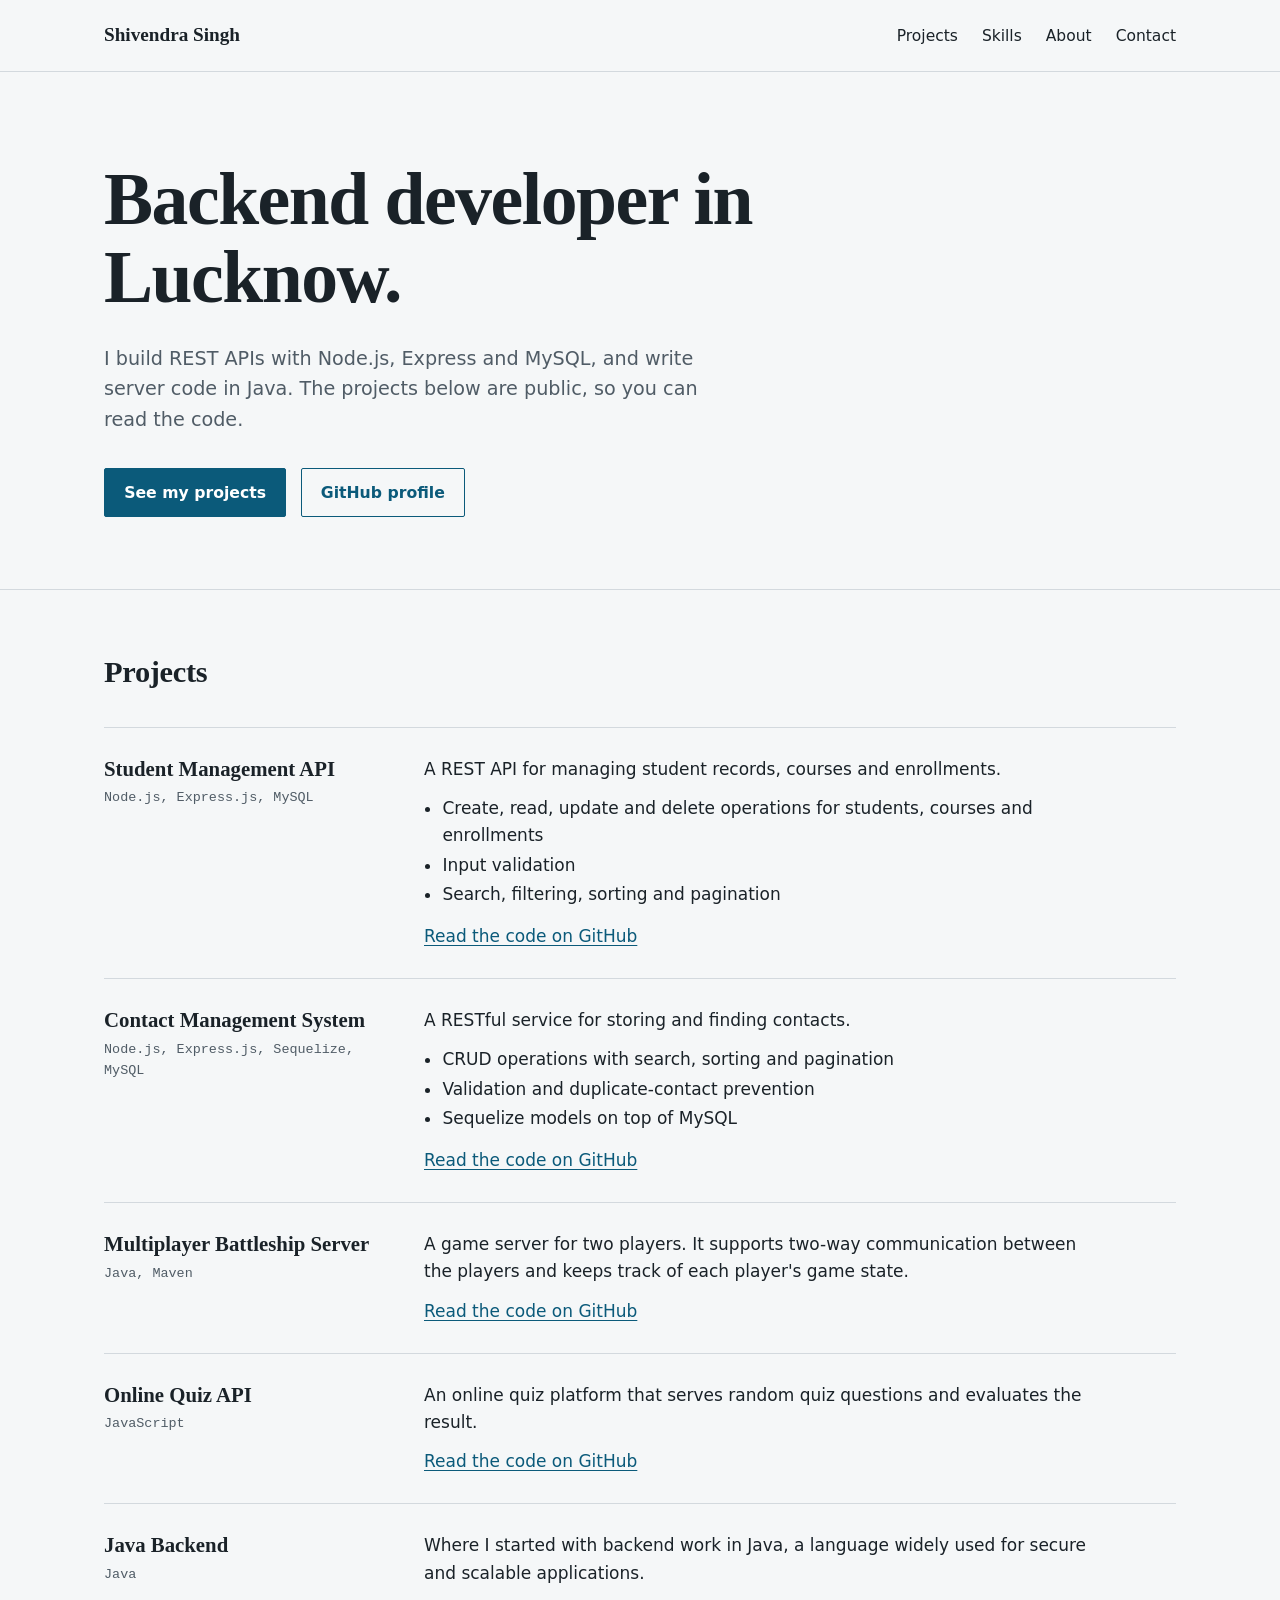
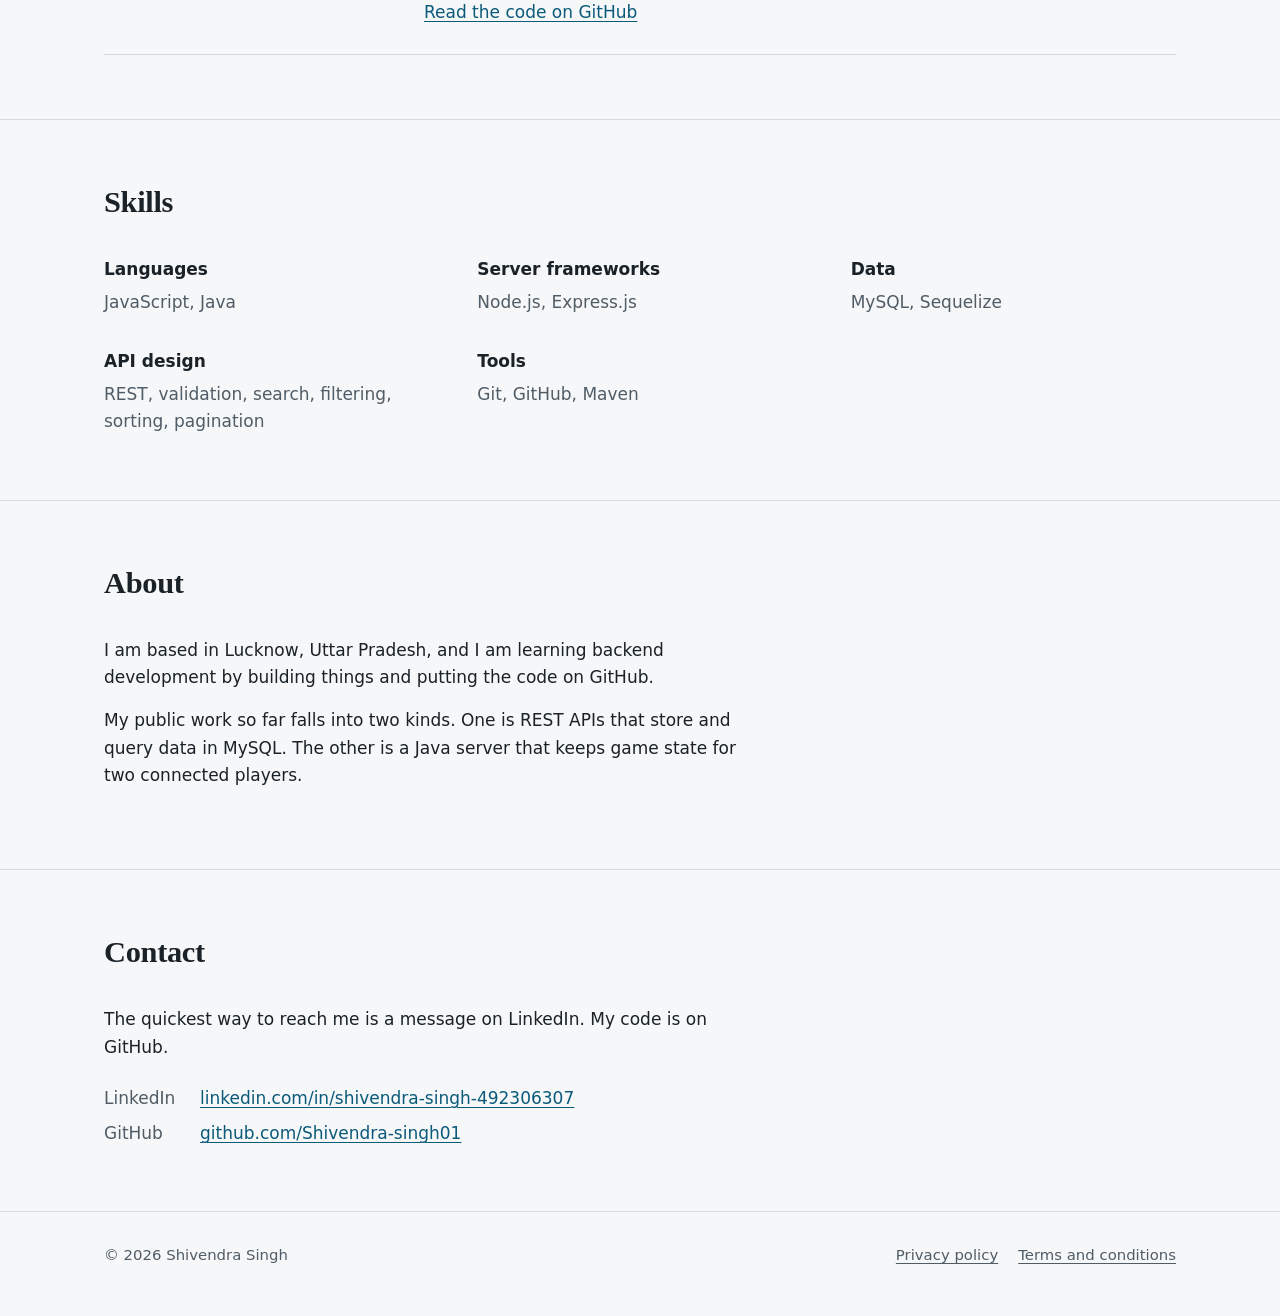
==== index.html @ f9ceafd5 "Deploy personal portfolio" ====
<!DOCTYPE html>
<html lang="en">
<head>
<meta charset="utf-8">
<meta name="viewport" content="width=device-width, initial-scale=1">
<title>Shivendra Singh, Backend Developer in Lucknow</title>
<meta name="description" content="Backend developer in Lucknow building REST APIs with Node.js, Express and MySQL, and servers in Java.">
<meta name="color-scheme" content="light dark">
<link rel="icon" href="favicon.svg" type="image/svg+xml">
<link rel="icon" href="favicon.ico" sizes="32x32">
<link rel="apple-touch-icon" href="apple-touch-icon.png">
<link rel="stylesheet" href="style.css">
</head>
<body>
<a class="skip" href="#main">Skip to content</a>
<header class="site"><div class="wrap">
<a class="brand" href="index.html">Shivendra Singh</a>
<nav aria-label="Main"><ul>
<li><a href="index.html#projects">Projects</a></li>
<li><a href="index.html#skills">Skills</a></li>
<li><a href="index.html#about">About</a></li>
<li><a href="index.html#contact">Contact</a></li>
</ul></nav></div></header>
<main id="main">
<div class="hero"><div class="wrap">
<h1>Backend developer in Lucknow.</h1>
<p>I build REST APIs with Node.js, Express and MySQL, and write server code in Java. The projects below are public, so you can read the code.</p>
<div class="actions">
<a class="btn primary" href="#projects">See my projects</a>
<a class="btn secondary" href="https://github.com/Shivendra-singh01">GitHub profile</a>
</div></div></div>

<section id="projects"><div class="wrap">
<h2>Projects</h2>
<article class="row">
<div><h3>Student Management API</h3><p class="stack">Node.js, Express.js, MySQL</p></div>
<div><p>A REST API for managing student records, courses and enrollments.</p><ul><li>Create, read, update and delete operations for students, courses and enrollments</li><li>Input validation</li><li>Search, filtering, sorting and pagination</li></ul><a href="https://github.com/Shivendra-singh01/Student-management-api">Read the code on GitHub<span style="position:absolute;left:-999px"> for Student Management API</span></a></div>
</article>
<article class="row">
<div><h3>Contact Management System</h3><p class="stack">Node.js, Express.js, Sequelize, MySQL</p></div>
<div><p>A RESTful service for storing and finding contacts.</p><ul><li>CRUD operations with search, sorting and pagination</li><li>Validation and duplicate-contact prevention</li><li>Sequelize models on top of MySQL</li></ul><a href="https://github.com/Shivendra-singh01/Contact-management-system">Read the code on GitHub<span style="position:absolute;left:-999px"> for Contact Management System</span></a></div>
</article>
<article class="row">
<div><h3>Multiplayer Battleship Server</h3><p class="stack">Java, Maven</p></div>
<div><p>A game server for two players. It supports two-way communication between the players and keeps track of each player's game state.</p><a href="https://github.com/Shivendra-singh01/Multiplayer-battleship-server">Read the code on GitHub<span style="position:absolute;left:-999px"> for Multiplayer Battleship Server</span></a></div>
</article>
<article class="row">
<div><h3>Online Quiz API</h3><p class="stack">JavaScript</p></div>
<div><p>An online quiz platform that serves random quiz questions and evaluates the result.</p><a href="https://github.com/Shivendra-singh01/Online-quiz-api">Read the code on GitHub<span style="position:absolute;left:-999px"> for Online Quiz API</span></a></div>
</article>
<article class="row">
<div><h3>Java Backend</h3><p class="stack">Java</p></div>
<div><p>Where I started with backend work in Java, a language widely used for secure and scalable applications.</p><a href="https://github.com/Shivendra-singh01/Java_backend">Read the code on GitHub<span style="position:absolute;left:-999px"> for Java Backend</span></a></div>
</article>
</div></section>

<section id="skills"><div class="wrap">
<h2>Skills</h2>
<dl class="skills">
<div><dt>Languages</dt><dd>JavaScript, Java</dd></div>
<div><dt>Server frameworks</dt><dd>Node.js, Express.js</dd></div>
<div><dt>Data</dt><dd>MySQL, Sequelize</dd></div>
<div><dt>API design</dt><dd>REST, validation, search, filtering, sorting, pagination</dd></div>
<div><dt>Tools</dt><dd>Git, GitHub, Maven</dd></div>
</dl></div></section>

<section id="about"><div class="wrap">
<h2>About</h2>
<div class="prose">
<p>I am based in Lucknow, Uttar Pradesh, and I am learning backend development by building things and putting the code on GitHub.</p>
<p>My public work so far falls into two kinds. One is REST APIs that store and query data in MySQL. The other is a Java server that keeps game state for two connected players.</p>
</div></div></section>

<section id="contact"><div class="wrap">
<h2>Contact</h2>
<div class="prose"><p>The quickest way to reach me is a message on LinkedIn. My code is on GitHub.</p></div>
<ul class="contact-list">
<li><span>LinkedIn</span><a href="https://www.linkedin.com/in/shivendra-singh-492306307/">linkedin.com/in/shivendra-singh-492306307</a></li>
<li><span>GitHub</span><a href="https://github.com/Shivendra-singh01">github.com/Shivendra-singh01</a></li>
</ul></div></section>
</main>
<footer class="site"><div class="wrap">
<span>&copy; 2026 Shivendra Singh</span>
<ul>
<li><a href="privacy.html">Privacy policy</a></li>
<li><a href="terms.html">Terms and conditions</a></li>
</ul></div></footer>
</body>
</html>
---- style.css ----
:root{
  --bg:#F5F7F8; --ink:#1A2228; --muted:#505C66; --rule:#D3D9DE; --accent:#0B5A7A; --accent-ink:#FFFFFF; --code:#E9EEF1;
  --serif:"Iowan Old Style","Palatino Linotype",Palatino,"Book Antiqua",Georgia,serif;
  --sans:system-ui,-apple-system,"Segoe UI",Roboto,"Helvetica Neue",Arial,sans-serif;
  --mono:ui-monospace,SFMono-Regular,Menlo,Consolas,monospace;
}
@media (prefers-color-scheme:dark){
  :root:not([data-theme="light"]){--bg:#12171B;--ink:#E6EAED;--muted:#9BA7B0;--rule:#2A343B;--accent:#7CC0DE;--accent-ink:#0C1317;--code:#1B2329}
}
:root[data-theme="dark"]{--bg:#12171B;--ink:#E6EAED;--muted:#9BA7B0;--rule:#2A343B;--accent:#7CC0DE;--accent-ink:#0C1317;--code:#1B2329}
*{box-sizing:border-box}
html{scroll-behavior:smooth;-webkit-text-size-adjust:100%}
@media (prefers-reduced-motion:reduce){html{scroll-behavior:auto}}
body{margin:0;background:var(--bg);color:var(--ink);font-family:var(--sans);font-size:1.0625rem;line-height:1.6}
a{color:var(--accent);text-decoration-thickness:1px;text-underline-offset:3px}
a:hover{text-decoration-thickness:2px}
:focus-visible{outline:3px solid var(--accent);outline-offset:3px}
.skip{position:absolute;left:-999px;top:0;background:var(--ink);color:var(--bg);padding:.6rem 1rem;z-index:10}
.skip:focus{left:0}
.wrap{max-width:70rem;margin:0 auto;padding:0 1.5rem}
header.site{border-bottom:1px solid var(--rule)}
header.site .wrap{display:flex;justify-content:space-between;align-items:baseline;gap:1.5rem;padding-top:1.25rem;padding-bottom:1.25rem;flex-wrap:wrap}
.brand{font-family:var(--serif);font-size:1.2rem;font-weight:700;color:var(--ink);text-decoration:none}
nav ul{display:flex;gap:1.5rem;list-style:none;margin:0;padding:0;flex-wrap:wrap}
nav a{color:var(--ink);text-decoration:none;font-size:.97rem}
nav a:hover{text-decoration:underline;text-underline-offset:5px}
.hero{padding:5.5rem 0 4.5rem;border-bottom:1px solid var(--rule)}
.hero h1{font-family:var(--serif);font-weight:700;font-size:clamp(2.4rem,6.2vw,4.6rem);line-height:1.06;letter-spacing:-.02em;margin:0 0 1.75rem;max-width:18ch}
.hero p{max-width:40rem;font-size:1.2rem;color:var(--muted);margin:0 0 2rem}
.actions{display:flex;gap:.9rem;flex-wrap:wrap}
.btn{display:inline-block;padding:.7rem 1.2rem;border:1px solid var(--accent);border-radius:2px;text-decoration:none;font-weight:600;font-size:.98rem}
.btn.primary{background:var(--accent);color:var(--accent-ink)}
.btn.primary:hover{filter:brightness(1.1)}
.btn.secondary{color:var(--accent);background:transparent}
.btn.secondary:hover{background:var(--code)}
section{padding:4rem 0;border-bottom:1px solid var(--rule)}
section>.wrap>h2{font-family:var(--serif);font-size:1.9rem;line-height:1.2;margin:0 0 2.25rem;letter-spacing:-.01em}
.row{display:grid;grid-template-columns:minmax(0,17rem) minmax(0,1fr);gap:1rem 3rem;padding:1.75rem 0;border-top:1px solid var(--rule)}
.row:last-child{border-bottom:1px solid var(--rule)}
.row h3{font-family:var(--serif);font-size:1.3rem;margin:0 0 .35rem;line-height:1.25}
.row .stack{font-family:var(--mono);font-size:.84rem;color:var(--muted);margin:0}
.row p{margin:0 0 .75rem;max-width:42rem}
.row ul{margin:0 0 .9rem;padding-left:1.15rem;max-width:42rem}
.row li{margin:.15rem 0}
.skills{display:grid;grid-template-columns:repeat(auto-fit,minmax(15rem,1fr));gap:2rem 3rem;margin:0}
.skills dt{font-weight:700;margin-bottom:.35rem}
.skills dd{margin:0;color:var(--muted)}
.prose{max-width:41rem}
.prose p{margin:0 0 1rem}
.contact-list{list-style:none;padding:0;margin:1.5rem 0 0;display:grid;gap:.5rem}
.contact-list span{display:inline-block;min-width:6rem;color:var(--muted)}
footer.site{padding:2rem 0 3rem;color:var(--muted);font-size:.93rem}
footer.site .wrap{display:flex;justify-content:space-between;gap:1rem;flex-wrap:wrap}
footer.site a{color:var(--muted)}
footer.site ul{display:flex;gap:1.25rem;list-style:none;margin:0;padding:0}
/* policy pages */
.doc{padding:4rem 0 5rem}
.doc h1{font-family:var(--serif);font-size:clamp(2rem,4.5vw,3rem);line-height:1.1;margin:0 0 .5rem;letter-spacing:-.015em}
.doc .meta{color:var(--muted);margin:0 0 2.5rem}
.doc h2{font-family:var(--serif);font-size:1.35rem;margin:2.25rem 0 .5rem}
.doc p,.doc li{max-width:42rem}
.doc ul{padding-left:1.2rem}
@media (max-width:760px){
  .row{grid-template-columns:1fr;gap:.5rem}
  .hero{padding:3.5rem 0 3rem}
  section{padding:3rem 0}
}
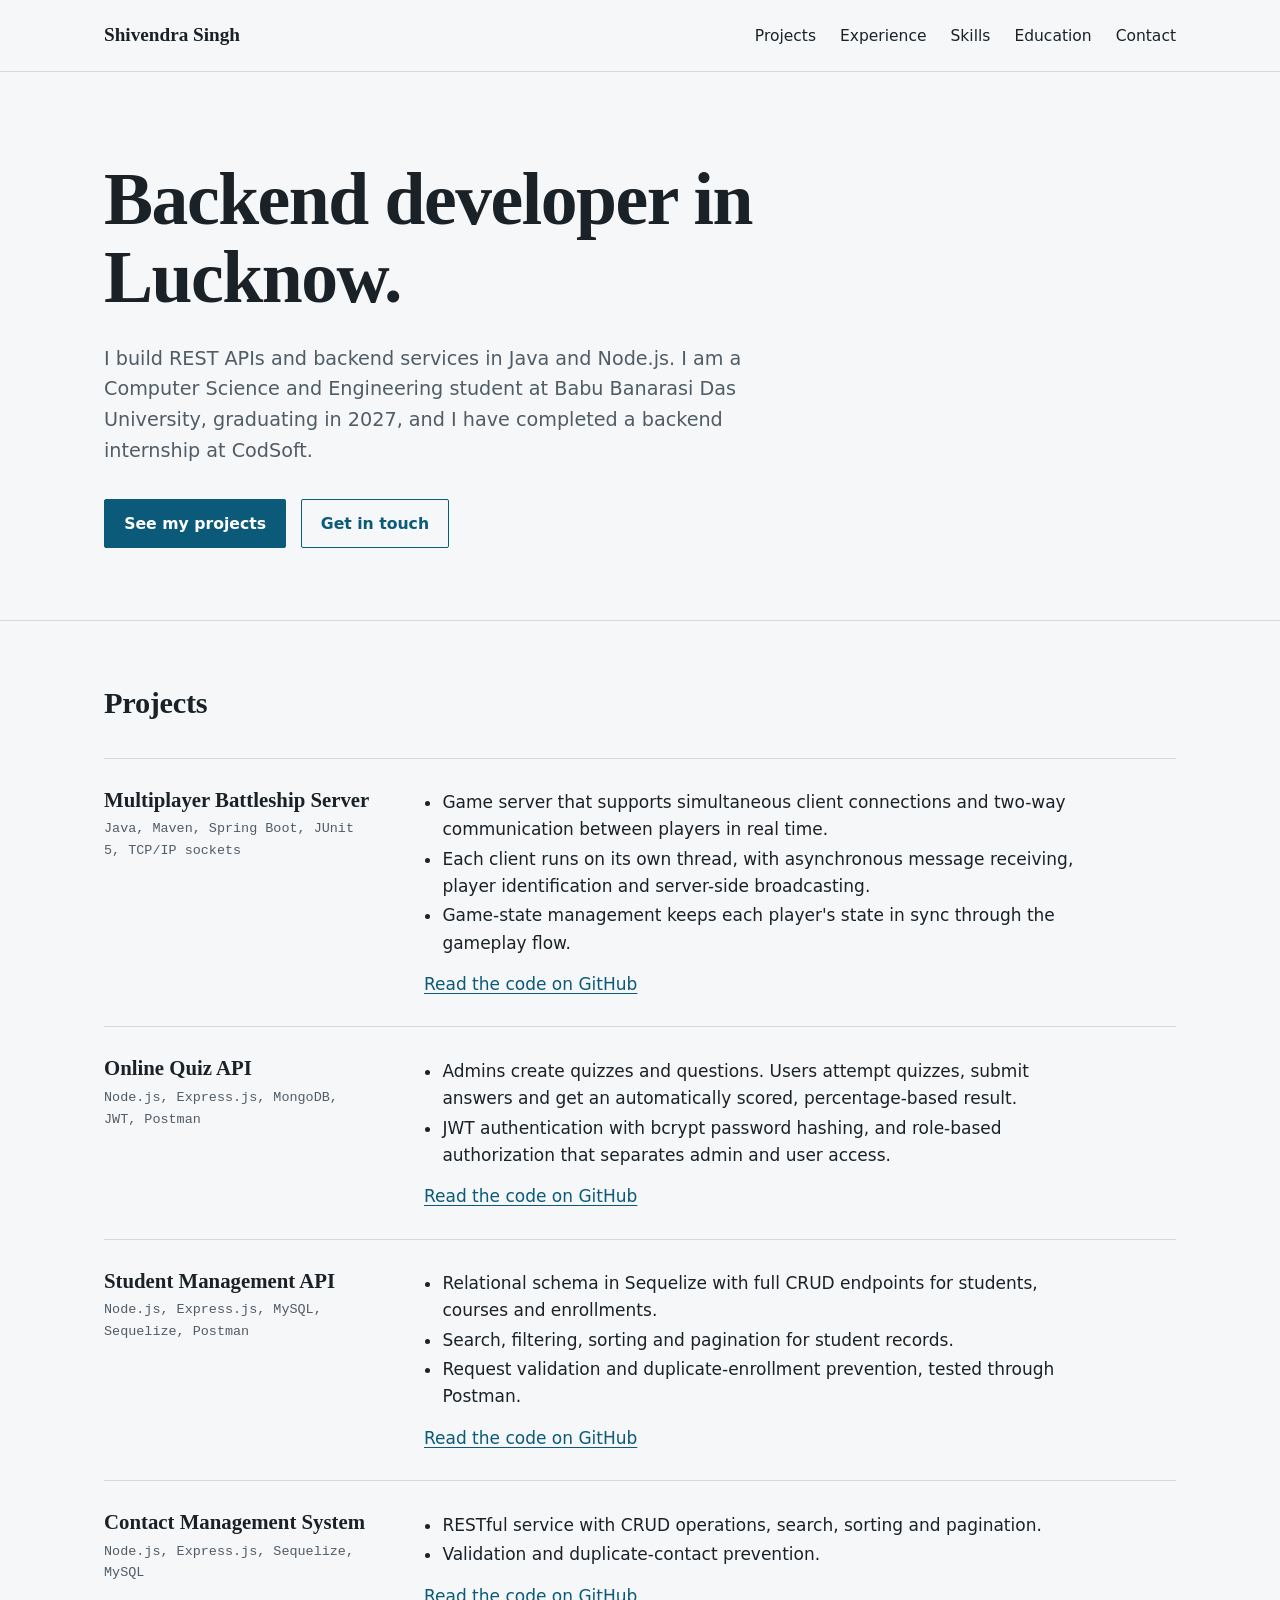
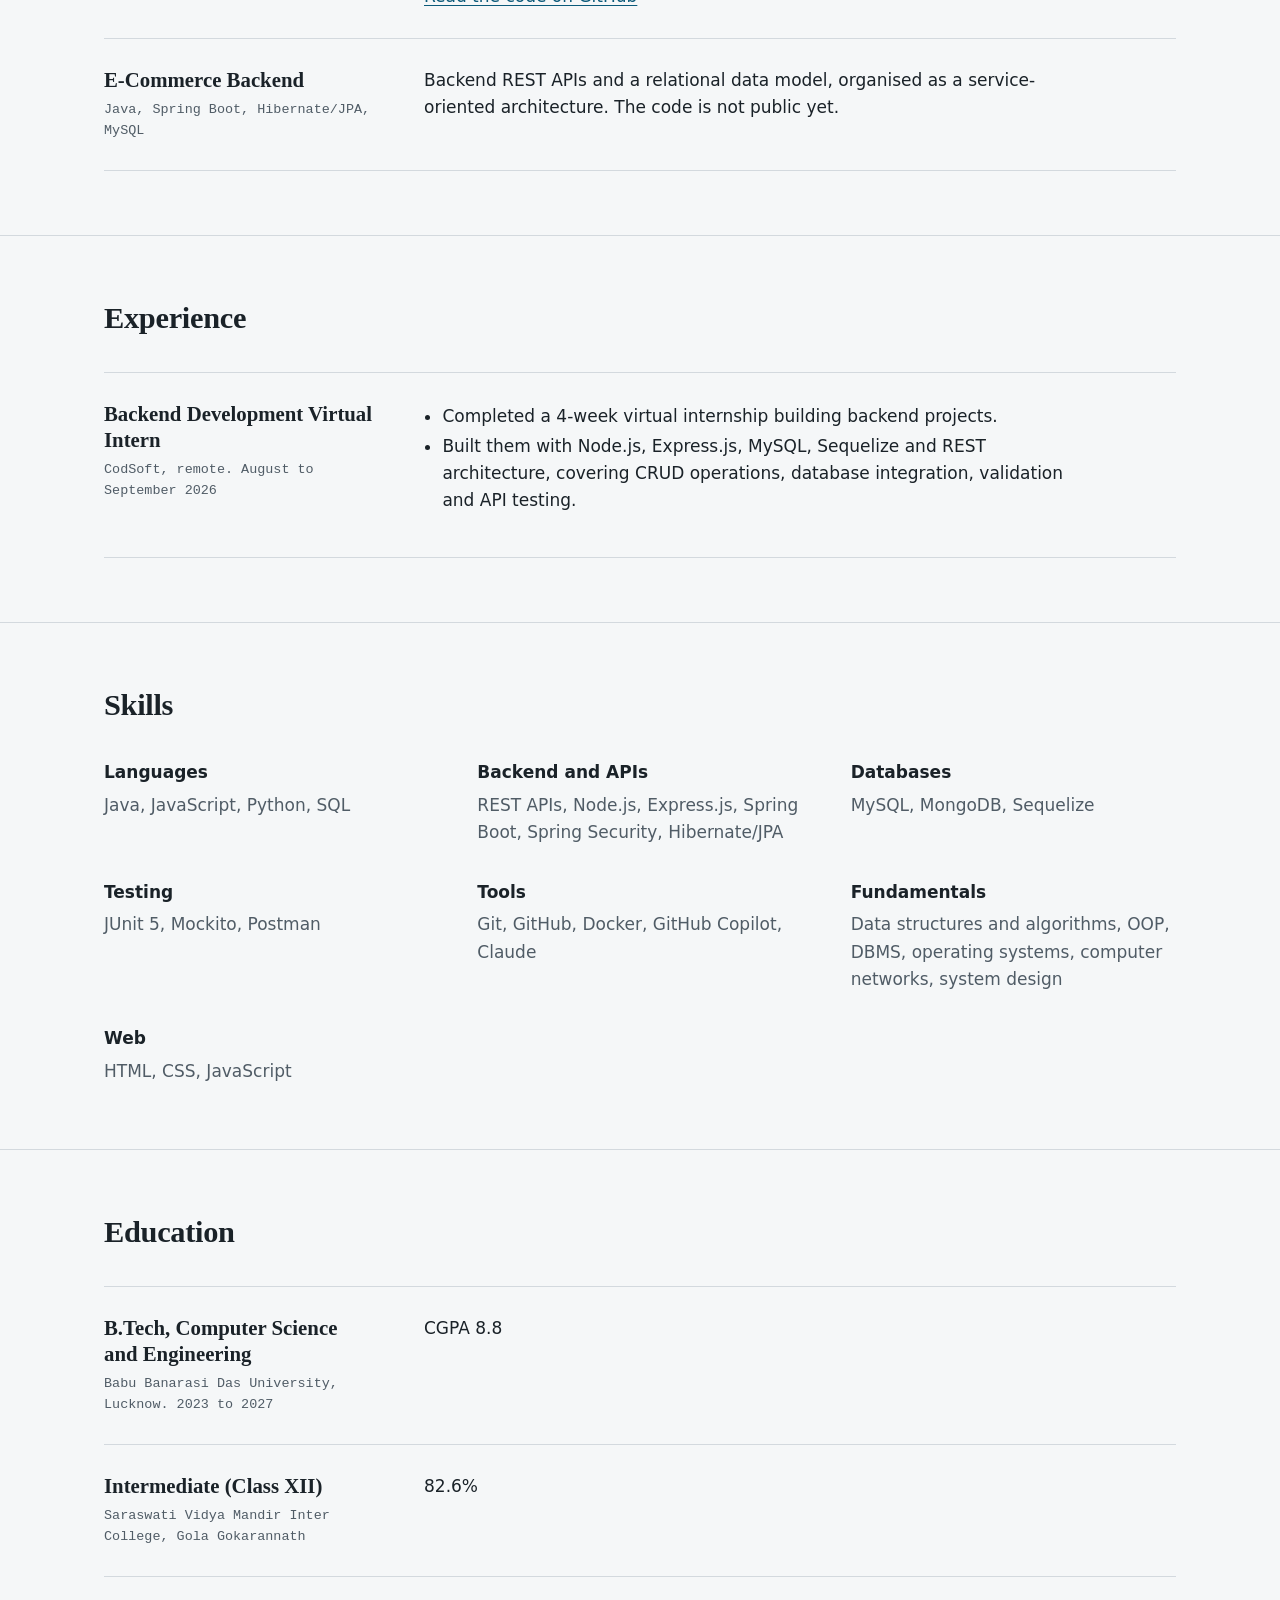
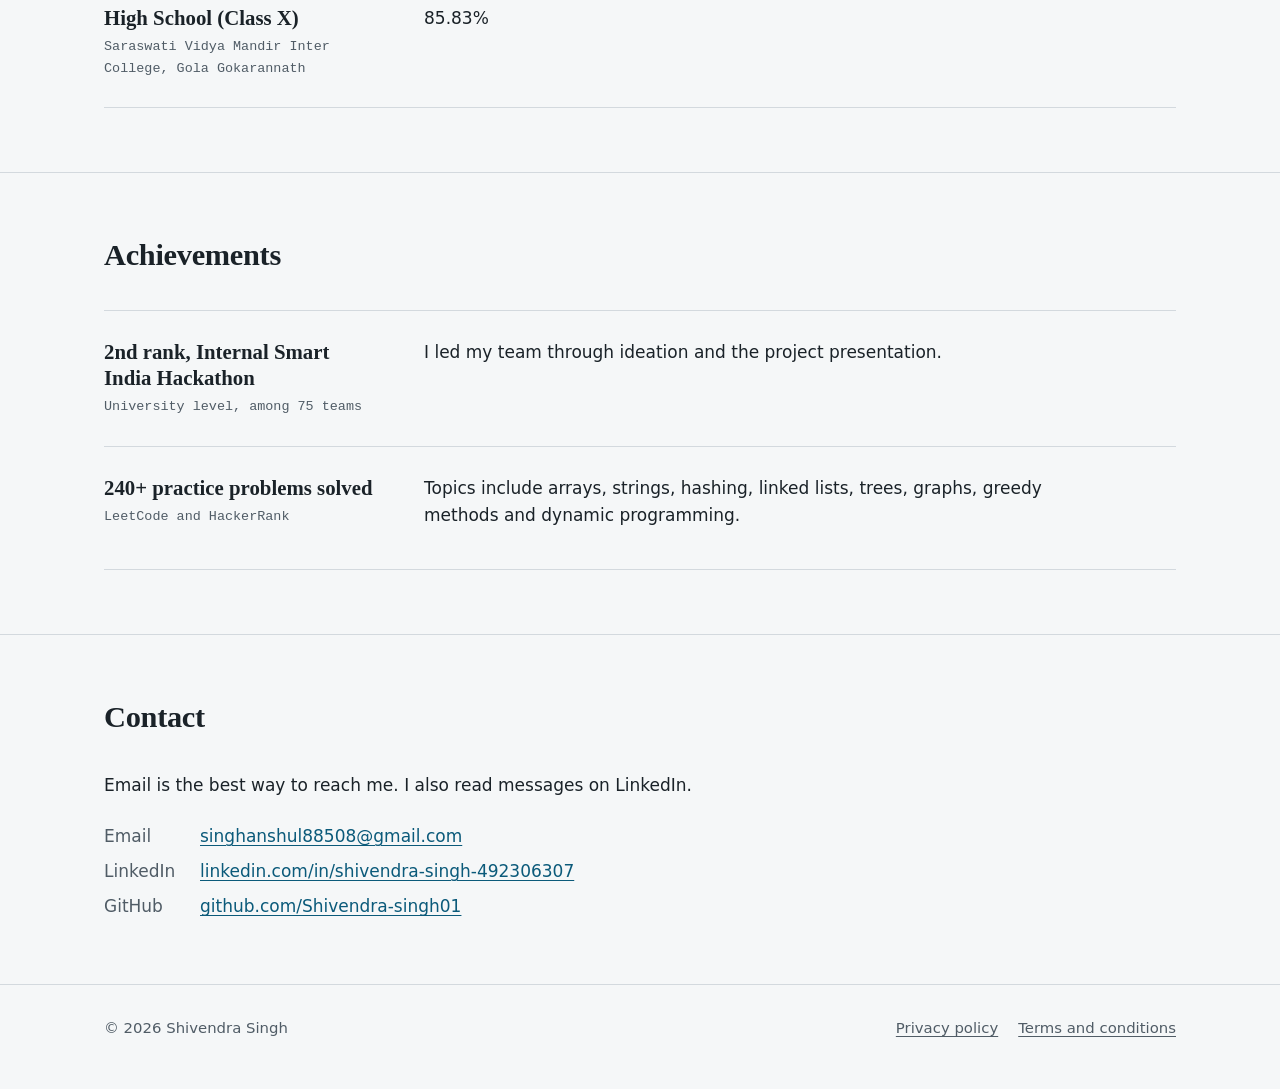
==== commit 9250e380: "Update portfolio" ====
--- a/index.html
+++ b/index.html
@@ -4,7 +4,7 @@
 <meta charset="utf-8">
 <meta name="viewport" content="width=device-width, initial-scale=1">
 <title>Shivendra Singh, Backend Developer in Lucknow</title>
-<meta name="description" content="Backend developer in Lucknow building REST APIs with Node.js, Express and MySQL, and servers in Java.">
+<meta name="description" content="Backend developer in Lucknow. REST APIs and services in Java, Spring Boot, Node.js and MySQL.">
 <meta name="color-scheme" content="light dark">
 <link rel="icon" href="favicon.svg" type="image/svg+xml">
 <link rel="icon" href="favicon.ico" sizes="32x32">
@@ -17,64 +17,97 @@
 <a class="brand" href="index.html">Shivendra Singh</a>
 <nav aria-label="Main"><ul>
 <li><a href="index.html#projects">Projects</a></li>
+<li><a href="index.html#experience">Experience</a></li>
 <li><a href="index.html#skills">Skills</a></li>
-<li><a href="index.html#about">About</a></li>
+<li><a href="index.html#education">Education</a></li>
 <li><a href="index.html#contact">Contact</a></li>
 </ul></nav></div></header>
 <main id="main">
 <div class="hero"><div class="wrap">
 <h1>Backend developer in Lucknow.</h1>
-<p>I build REST APIs with Node.js, Express and MySQL, and write server code in Java. The projects below are public, so you can read the code.</p>
+<p>I build REST APIs and backend services in Java and Node.js. I am a Computer Science and Engineering student at Babu Banarasi Das University, graduating in 2027, and I have completed a backend internship at CodSoft.</p>
 <div class="actions">
 <a class="btn primary" href="#projects">See my projects</a>
-<a class="btn secondary" href="https://github.com/Shivendra-singh01">GitHub profile</a>
+<a class="btn secondary" href="#contact">Get in touch</a>
 </div></div></div>
 
 <section id="projects"><div class="wrap">
 <h2>Projects</h2>
 <article class="row">
-<div><h3>Student Management API</h3><p class="stack">Node.js, Express.js, MySQL</p></div>
-<div><p>A REST API for managing student records, courses and enrollments.</p><ul><li>Create, read, update and delete operations for students, courses and enrollments</li><li>Input validation</li><li>Search, filtering, sorting and pagination</li></ul><a href="https://github.com/Shivendra-singh01/Student-management-api">Read the code on GitHub<span style="position:absolute;left:-999px"> for Student Management API</span></a></div>
+<div><h3>Multiplayer Battleship Server</h3><p class="stack">Java, Maven, Spring Boot, JUnit 5, TCP/IP sockets</p></div>
+<div><ul><li>Game server that supports simultaneous client connections and two-way communication between players in real time.</li><li>Each client runs on its own thread, with asynchronous message receiving, player identification and server-side broadcasting.</li><li>Game-state management keeps each player's state in sync through the gameplay flow.</li></ul><a href="https://github.com/Shivendra-singh01/Multiplayer-battleship-server">Read the code on GitHub<span style="position:absolute;left:-999px"> for Multiplayer Battleship Server</span></a></div>
+</article>
+<article class="row">
+<div><h3>Online Quiz API</h3><p class="stack">Node.js, Express.js, MongoDB, JWT, Postman</p></div>
+<div><ul><li>Admins create quizzes and questions. Users attempt quizzes, submit answers and get an automatically scored, percentage-based result.</li><li>JWT authentication with bcrypt password hashing, and role-based authorization that separates admin and user access.</li></ul><a href="https://github.com/Shivendra-singh01/Online-quiz-api">Read the code on GitHub<span style="position:absolute;left:-999px"> for Online Quiz API</span></a></div>
+</article>
+<article class="row">
+<div><h3>Student Management API</h3><p class="stack">Node.js, Express.js, MySQL, Sequelize, Postman</p></div>
+<div><ul><li>Relational schema in Sequelize with full CRUD endpoints for students, courses and enrollments.</li><li>Search, filtering, sorting and pagination for student records.</li><li>Request validation and duplicate-enrollment prevention, tested through Postman.</li></ul><a href="https://github.com/Shivendra-singh01/Student-management-api">Read the code on GitHub<span style="position:absolute;left:-999px"> for Student Management API</span></a></div>
 </article>
 <article class="row">
 <div><h3>Contact Management System</h3><p class="stack">Node.js, Express.js, Sequelize, MySQL</p></div>
-<div><p>A RESTful service for storing and finding contacts.</p><ul><li>CRUD operations with search, sorting and pagination</li><li>Validation and duplicate-contact prevention</li><li>Sequelize models on top of MySQL</li></ul><a href="https://github.com/Shivendra-singh01/Contact-management-system">Read the code on GitHub<span style="position:absolute;left:-999px"> for Contact Management System</span></a></div>
+<div><ul><li>RESTful service with CRUD operations, search, sorting and pagination.</li><li>Validation and duplicate-contact prevention.</li></ul><a href="https://github.com/Shivendra-singh01/Contact-management-system">Read the code on GitHub<span style="position:absolute;left:-999px"> for Contact Management System</span></a></div>
 </article>
 <article class="row">
-<div><h3>Multiplayer Battleship Server</h3><p class="stack">Java, Maven</p></div>
-<div><p>A game server for two players. It supports two-way communication between the players and keeps track of each player's game state.</p><a href="https://github.com/Shivendra-singh01/Multiplayer-battleship-server">Read the code on GitHub<span style="position:absolute;left:-999px"> for Multiplayer Battleship Server</span></a></div>
+<div><h3>E-Commerce Backend</h3><p class="stack">Java, Spring Boot, Hibernate/JPA, MySQL</p></div>
+<div><p>Backend REST APIs and a relational data model, organised as a service-oriented architecture. The code is not public yet.</p></div>
 </article>
+</div></section>
+
+<section id="experience"><div class="wrap">
+<h2>Experience</h2>
 <article class="row">
-<div><h3>Online Quiz API</h3><p class="stack">JavaScript</p></div>
-<div><p>An online quiz platform that serves random quiz questions and evaluates the result.</p><a href="https://github.com/Shivendra-singh01/Online-quiz-api">Read the code on GitHub<span style="position:absolute;left:-999px"> for Online Quiz API</span></a></div>
-</article>
-<article class="row">
-<div><h3>Java Backend</h3><p class="stack">Java</p></div>
-<div><p>Where I started with backend work in Java, a language widely used for secure and scalable applications.</p><a href="https://github.com/Shivendra-singh01/Java_backend">Read the code on GitHub<span style="position:absolute;left:-999px"> for Java Backend</span></a></div>
+<div><h3>Backend Development Virtual Intern</h3><p class="stack">CodSoft, remote. August to September 2026</p></div>
+<div><ul><li>Completed a 4-week virtual internship building backend projects.</li><li>Built them with Node.js, Express.js, MySQL, Sequelize and REST architecture, covering CRUD operations, database integration, validation and API testing.</li></ul></div>
 </article>
 </div></section>
 
 <section id="skills"><div class="wrap">
 <h2>Skills</h2>
 <dl class="skills">
-<div><dt>Languages</dt><dd>JavaScript, Java</dd></div>
-<div><dt>Server frameworks</dt><dd>Node.js, Express.js</dd></div>
-<div><dt>Data</dt><dd>MySQL, Sequelize</dd></div>
-<div><dt>API design</dt><dd>REST, validation, search, filtering, sorting, pagination</dd></div>
-<div><dt>Tools</dt><dd>Git, GitHub, Maven</dd></div>
+<div><dt>Languages</dt><dd>Java, JavaScript, Python, SQL</dd></div>
+<div><dt>Backend and APIs</dt><dd>REST APIs, Node.js, Express.js, Spring Boot, Spring Security, Hibernate/JPA</dd></div>
+<div><dt>Databases</dt><dd>MySQL, MongoDB, Sequelize</dd></div>
+<div><dt>Testing</dt><dd>JUnit 5, Mockito, Postman</dd></div>
+<div><dt>Tools</dt><dd>Git, GitHub, Docker, GitHub Copilot, Claude</dd></div>
+<div><dt>Fundamentals</dt><dd>Data structures and algorithms, OOP, DBMS, operating systems, computer networks, system design</dd></div>
+<div><dt>Web</dt><dd>HTML, CSS, JavaScript</dd></div>
 </dl></div></section>
 
-<section id="about"><div class="wrap">
-<h2>About</h2>
-<div class="prose">
-<p>I am based in Lucknow, Uttar Pradesh, and I am learning backend development by building things and putting the code on GitHub.</p>
-<p>My public work so far falls into two kinds. One is REST APIs that store and query data in MySQL. The other is a Java server that keeps game state for two connected players.</p>
-</div></div></section>
+<section id="education"><div class="wrap">
+<h2>Education</h2>
+<article class="row">
+<div><h3>B.Tech, Computer Science and Engineering</h3><p class="stack">Babu Banarasi Das University, Lucknow. 2023 to 2027</p></div>
+<div><p>CGPA 8.8</p></div>
+</article>
+<article class="row">
+<div><h3>Intermediate (Class XII)</h3><p class="stack">Saraswati Vidya Mandir Inter College, Gola Gokarannath</p></div>
+<div><p>82.6%</p></div>
+</article>
+<article class="row">
+<div><h3>High School (Class X)</h3><p class="stack">Saraswati Vidya Mandir Inter College, Gola Gokarannath</p></div>
+<div><p>85.83%</p></div>
+</article>
+</div></section>
+
+<section id="achievements"><div class="wrap">
+<h2>Achievements</h2>
+<article class="row">
+<div><h3>2nd rank, Internal Smart India Hackathon</h3><p class="stack">University level, among 75 teams</p></div>
+<div><p>I led my team through ideation and the project presentation.</p></div>
+</article>
+<article class="row">
+<div><h3>240+ practice problems solved</h3><p class="stack">LeetCode and HackerRank</p></div>
+<div><p>Topics include arrays, strings, hashing, linked lists, trees, graphs, greedy methods and dynamic programming.</p></div>
+</article>
+</div></section>
 
 <section id="contact"><div class="wrap">
 <h2>Contact</h2>
-<div class="prose"><p>The quickest way to reach me is a message on LinkedIn. My code is on GitHub.</p></div>
+<div class="prose"><p>Email is the best way to reach me. I also read messages on LinkedIn.</p></div>
 <ul class="contact-list">
+<li><span>Email</span><a href="mailto:singhanshul88508@gmail.com">singhanshul88508@gmail.com</a></li>
 <li><span>LinkedIn</span><a href="https://www.linkedin.com/in/shivendra-singh-492306307/">linkedin.com/in/shivendra-singh-492306307</a></li>
 <li><span>GitHub</span><a href="https://github.com/Shivendra-singh01">github.com/Shivendra-singh01</a></li>
 </ul></div></section>
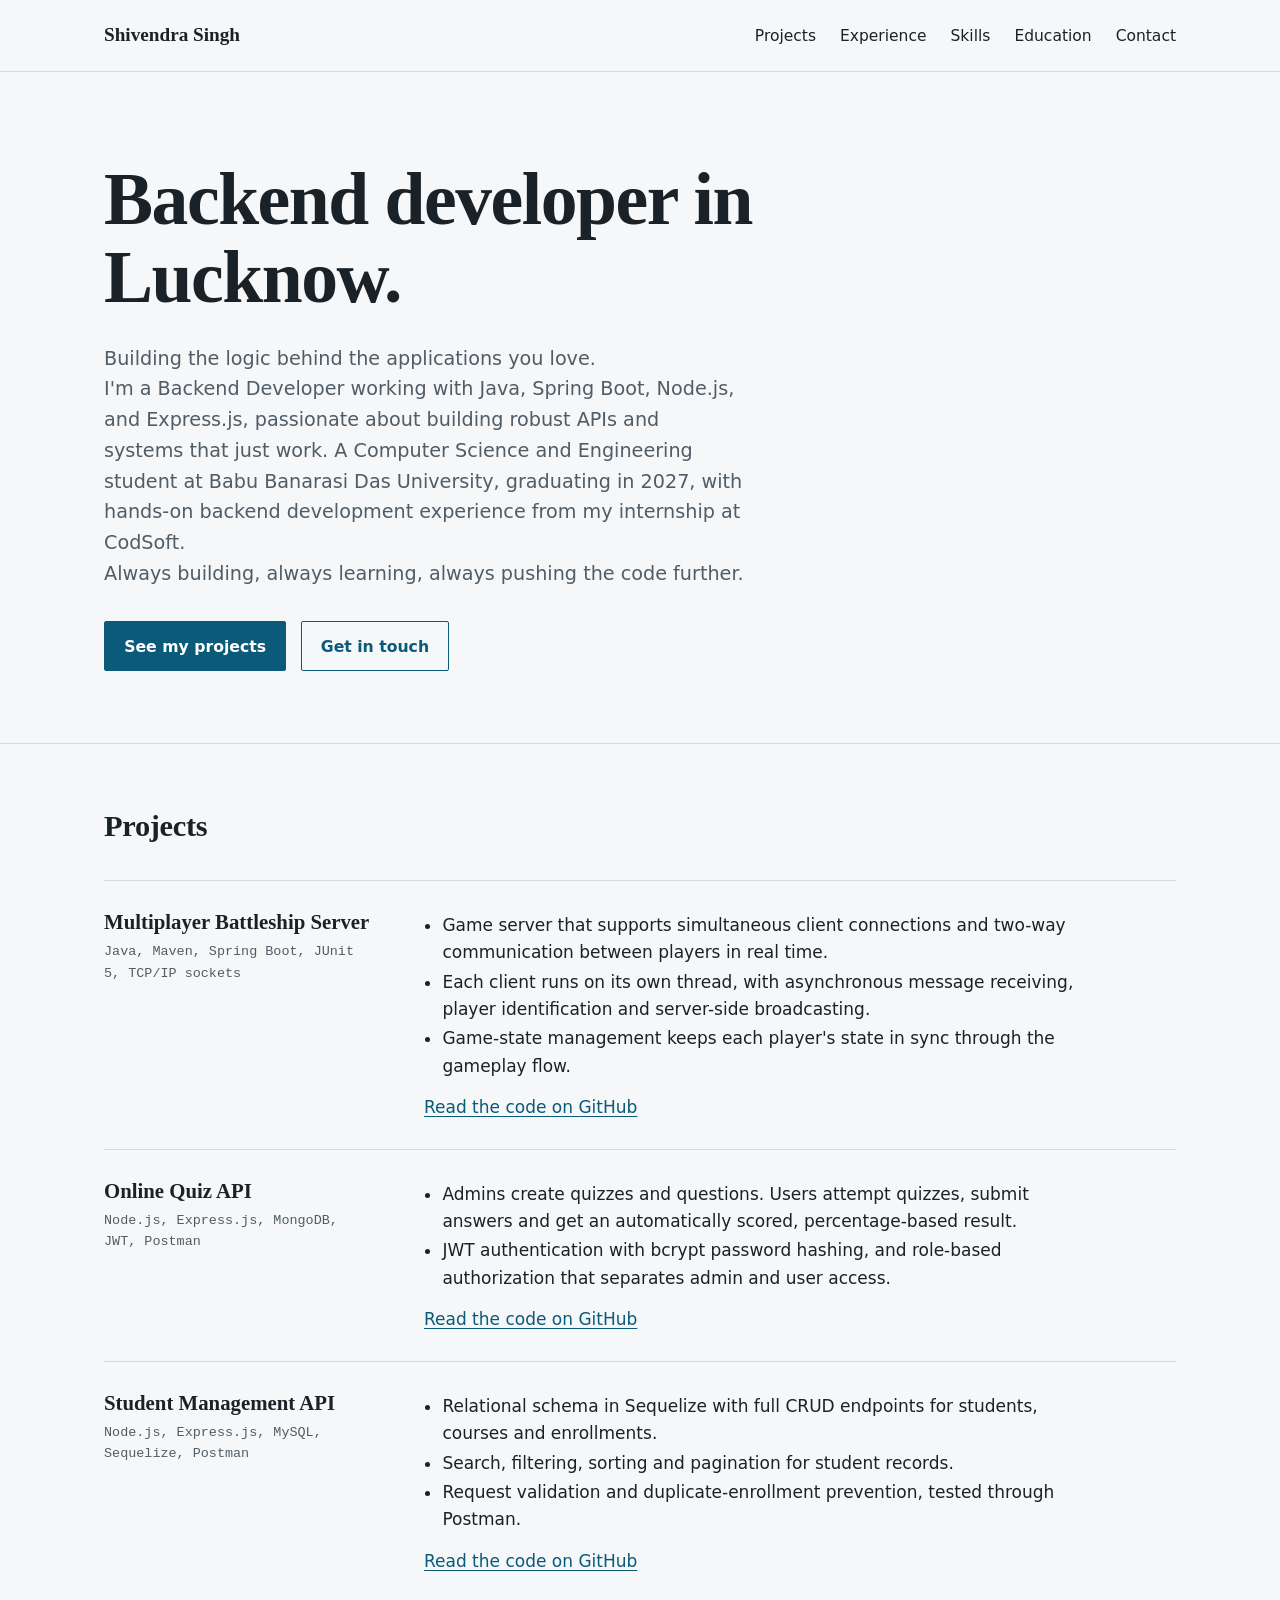
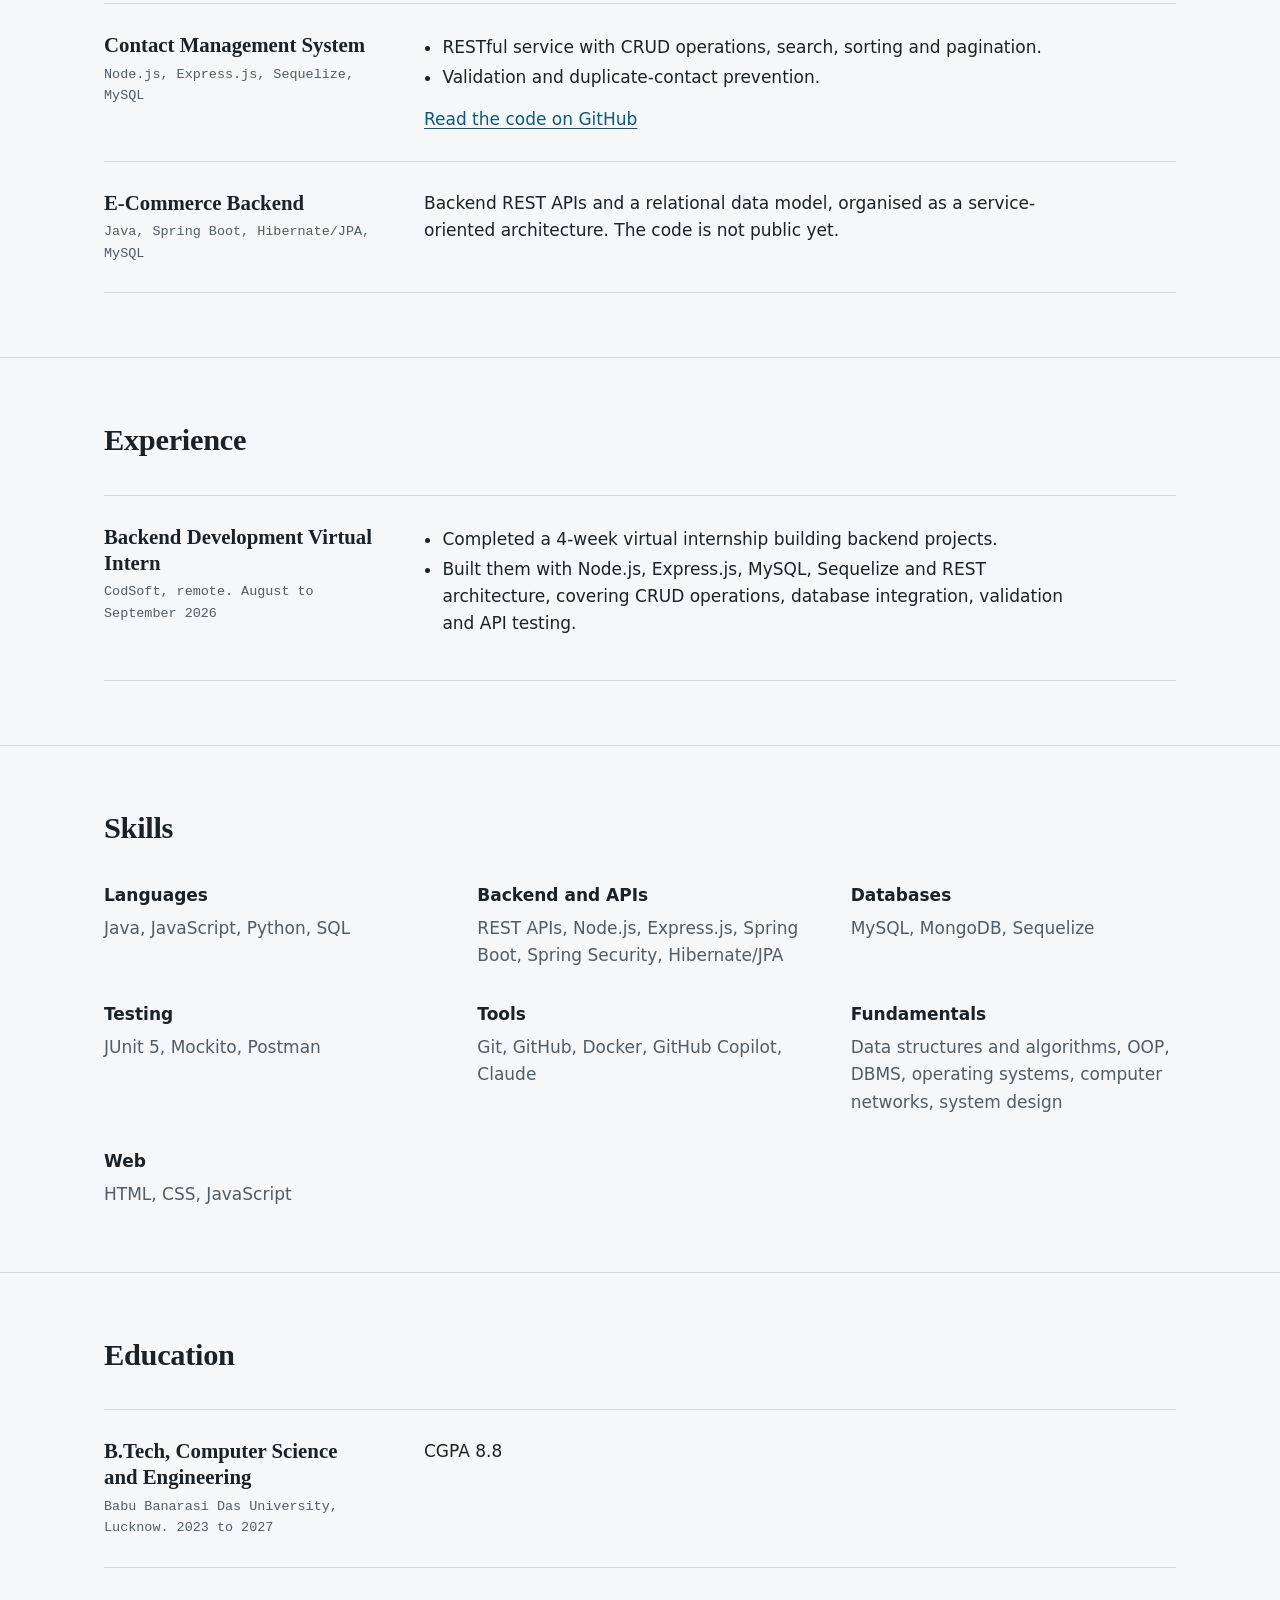
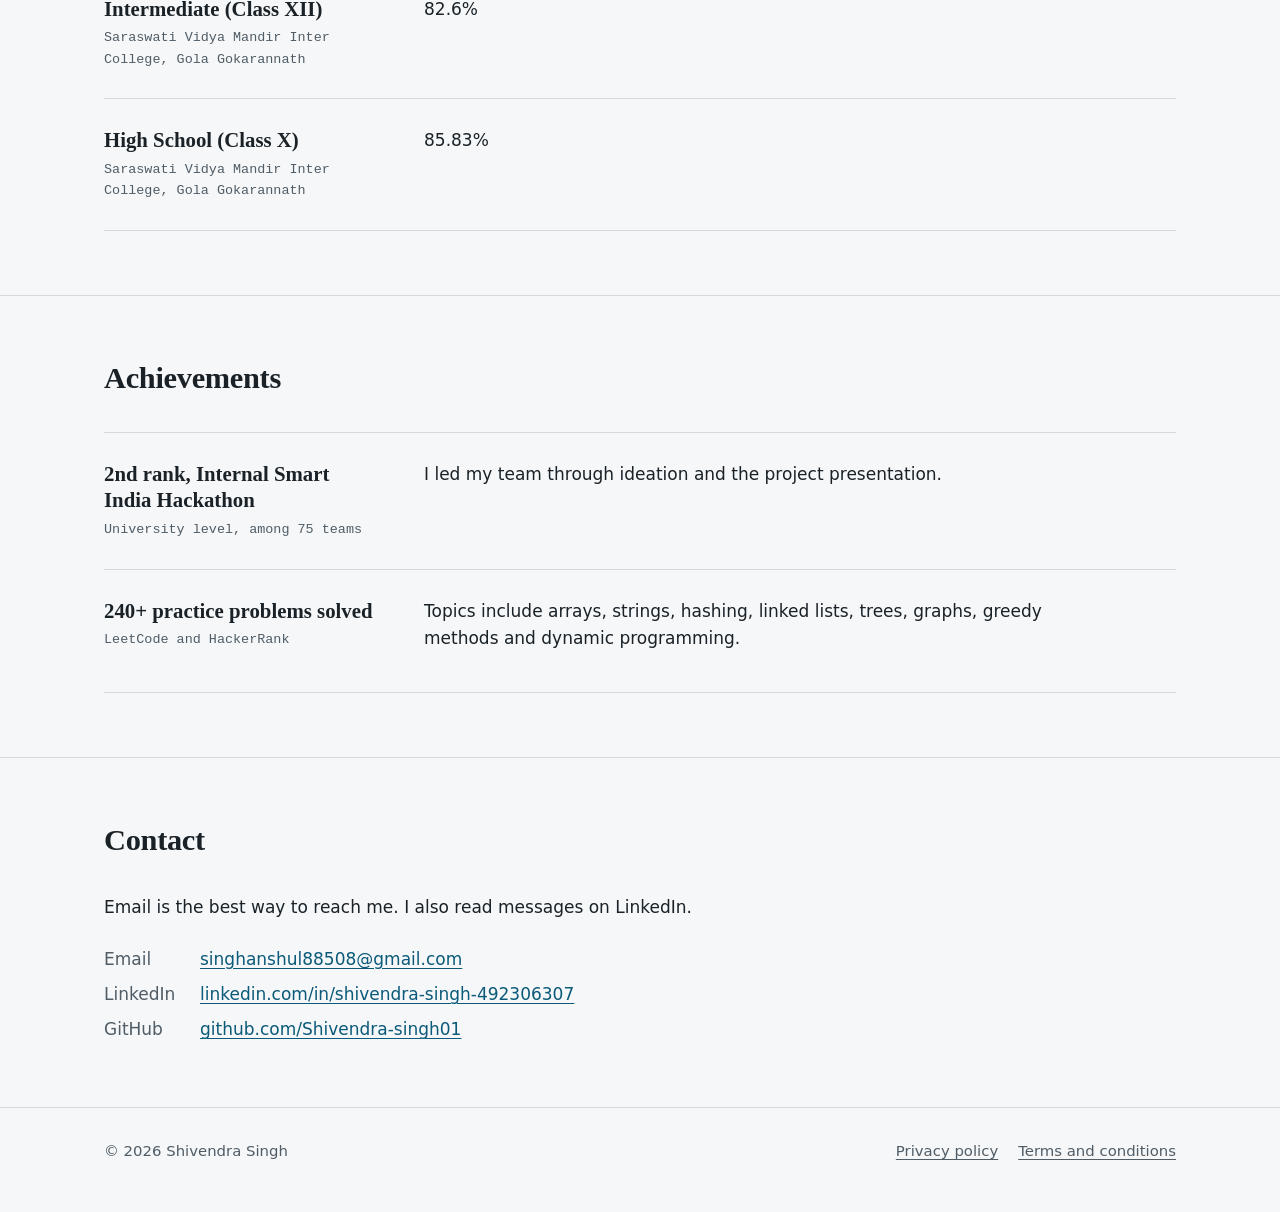
==== commit d02c658c: "minor introduction change" ====
--- a/index.html
+++ b/index.html
@@ -25,7 +25,9 @@
 <main id="main">
 <div class="hero"><div class="wrap">
 <h1>Backend developer in Lucknow.</h1>
-<p>I build REST APIs and backend services in Java and Node.js. I am a Computer Science and Engineering student at Babu Banarasi Das University, graduating in 2027, and I have completed a backend internship at CodSoft.</p>
+<p>Building the logic behind the applications you love.<br>
+I'm a Backend Developer working with Java, Spring Boot, Node.js, and Express.js, passionate about building robust APIs and systems that just work. A Computer Science and Engineering student at Babu Banarasi Das University, graduating in 2027, with hands-on backend development experience from my internship at CodSoft.<br>
+Always building, always learning, always pushing the code further.</p>
 <div class="actions">
 <a class="btn primary" href="#projects">See my projects</a>
 <a class="btn secondary" href="#contact">Get in touch</a>
